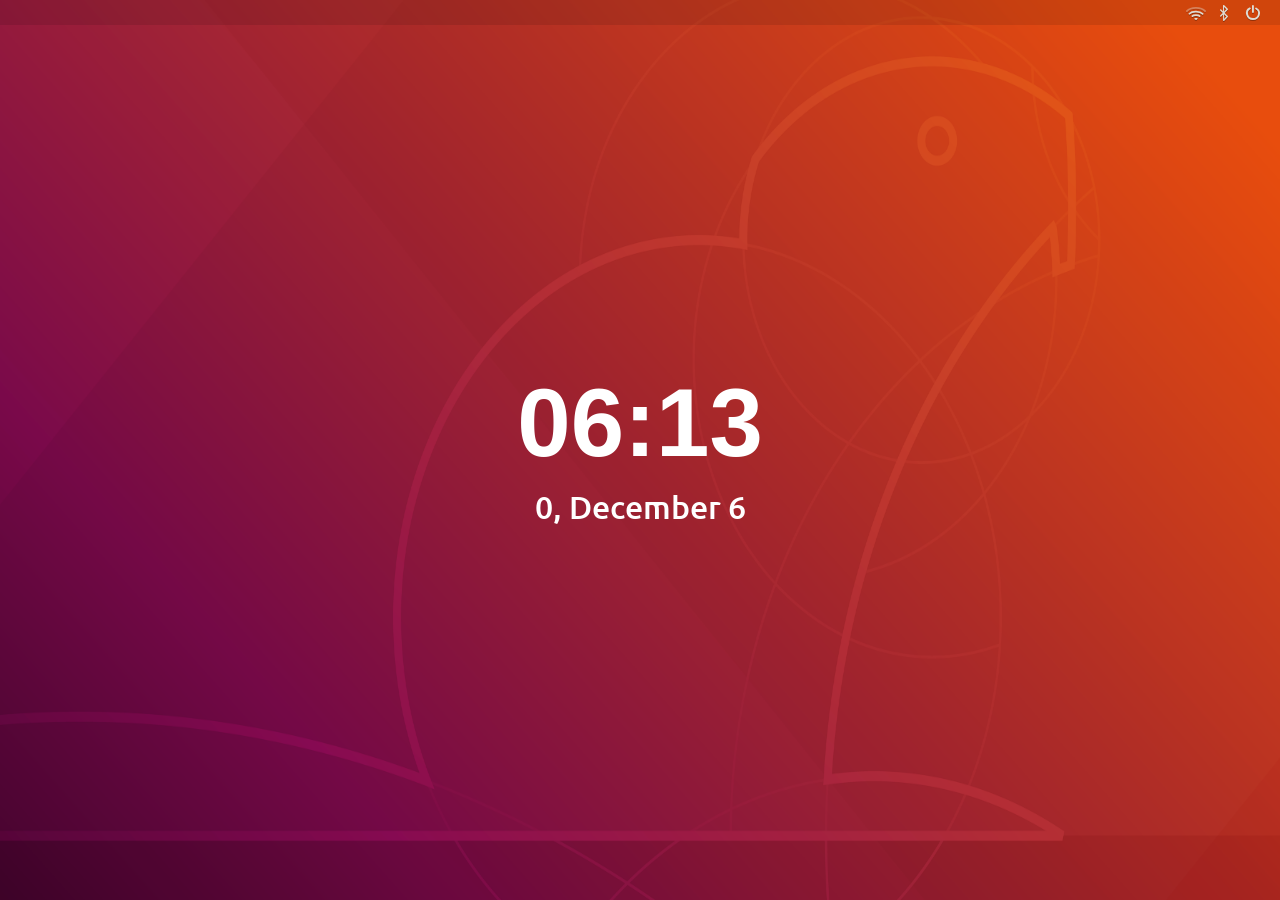
==== ubuntuLoginPage.html @ d14ecb32 "first commit" ====
<!DOCTYPE html>
<html>
    <head>
        <!--bootstrap essentials-->
        <script src="https://code.jquery.com/jquery-3.3.1.slim.min.js" integrity="sha384-q8i/X+965DzO0rT7abK41JStQIAqVgRVzpbzo5smXKp4YfRvH+8abtTE1Pi6jizo" crossorigin="anonymous"></script>
        <script src="https://cdnjs.cloudflare.com/ajax/libs/popper.js/1.14.7/umd/popper.min.js" integrity="sha384-UO2eT0CpHqdSJQ6hJty5KVphtPhzWj9WO1clHTMGa3JDZwrnQq4sF86dIHNDz0W1" crossorigin="anonymous"></script>
        <script src="https://stackpath.bootstrapcdn.com/bootstrap/4.3.1/js/bootstrap.min.js" integrity="sha384-JjSmVgyd0p3pXB1rRibZUAYoIIy6OrQ6VrjIEaFf/nJGzIxFDsf4x0xIM+B07jRM" crossorigin="anonymous"></script>

        <!--velocity-->
        <!-- <script src="//cdn.jsdelivr.net/npm/velocity-animate@2.0/velocity.min.js"></script>
        <script src="//cdn.jsdelivr.net/npm/velocity-animate@2.0/velocity.ui.min.js"></script>
        <script src="/velocity-master/velocity.js"></script> -->


        <!--CSS style sheets-->
        <link rel="stylesheet" href="css/UbuntuLoginPage.css">
        <link rel="stylesheet" href="css/animate.css">
        <link rel="stylesheet" href="https://stackpath.bootstrapcdn.com/bootstrap/4.3.1/css/bootstrap.min.css" integrity="sha384-ggOyR0iXCbMQv3Xipma34MD+dH/1fQ784/j6cY/iJTQUOhcWr7x9JvoRxT2MZw1T" crossorigin="anonymous">
        
        <!--javascript scripts-->
        <script src="js/UbuntuLoginPage.js"></script>

        <!--jquery script-->
        <script src="https://code.jquery.com/jquery-3.4.1.js"></script>

        <!-- fonts -->
        <link href="https://fonts.googleapis.com/css?family=Ubuntu&display=swap" rel="stylesheet"> 

    </head>
    <body >
        <div id="coversheet">
            <div class="container-fluid" id="TopStatus">
                <div class="row">
                    <div class="col-lg-12" >
                        <img src="css/icons/nm-signal-75.svg">
                        <img src="css/icons/bluetooth-active.svg">
                        <img src="css/icons/system-shutdown-panel.svg">
                    </div>
                </div>
            </div>
            <div class="container" id="InfoCenter">
                <div class="row">
                    <div class="col-lg-12">
                        <h1 id="TimeCenter"> Time </h1>
                        <h2 id="CalenderCenter">Calender</h2>
                    </div>
                </div>
            </div>
        </div>
    </body>
</html>
---- css/UbuntuLoginPage.css ----
@charset "UTF-8";

#coversheet{
    position: fixed;
    width: 100%;
    height: 100%;
    background-image: url("warty-final-ubuntu.png");
    background-position: center;
    background-repeat: no-repeat;
    background-size: 100% 100%;
}

#TopStatus{
    text-align: right;
    background: rgba(0, 0, 0, .1);
} 


#TimeCenter{
    font-size: 6em;
    font-weight: bold;
}

#CalenderCenter{
    font-family: 'Ubuntu', sans-serif;
}

#InfoCenter{
    position: absolute; 
    top:50%; 
    left: 50%; 
    -moz-transform: translateX(-50%) translateY(-50%);
    -webkit-transform: translateX(-50%) translateY(-50%);
    transform: translateX(-50%) translateY(-50%);
    text-align: center;
    color: White;
}
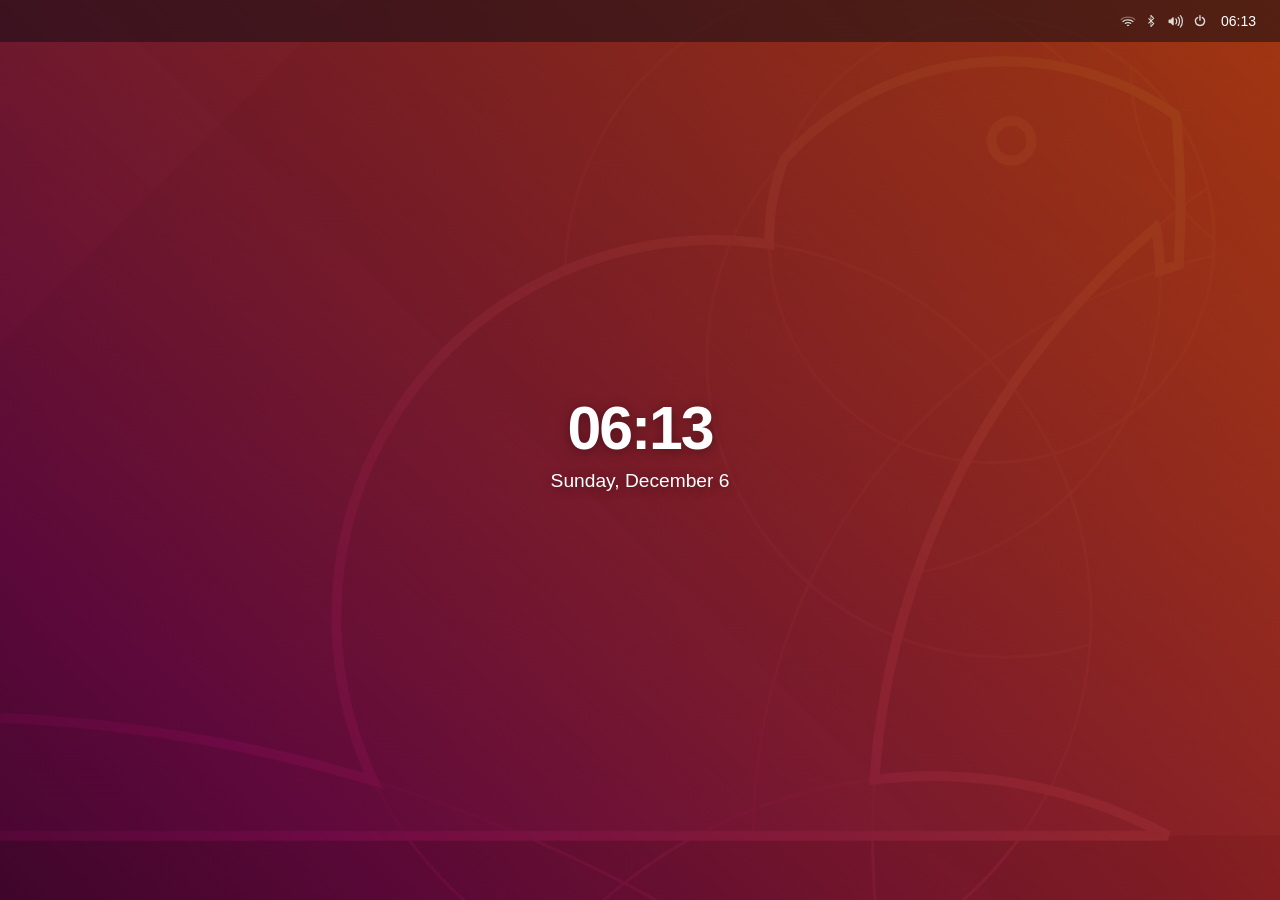
==== commit 495b7c82: "changed some things" ====
--- a/ubuntuLoginPage.html
+++ b/ubuntuLoginPage.html
@@ -1,51 +1,42 @@
 <!DOCTYPE html>
-<html>
-    <head>
-        <!--bootstrap essentials-->
-        <script src="https://code.jquery.com/jquery-3.3.1.slim.min.js" integrity="sha384-q8i/X+965DzO0rT7abK41JStQIAqVgRVzpbzo5smXKp4YfRvH+8abtTE1Pi6jizo" crossorigin="anonymous"></script>
-        <script src="https://cdnjs.cloudflare.com/ajax/libs/popper.js/1.14.7/umd/popper.min.js" integrity="sha384-UO2eT0CpHqdSJQ6hJty5KVphtPhzWj9WO1clHTMGa3JDZwrnQq4sF86dIHNDz0W1" crossorigin="anonymous"></script>
-        <script src="https://stackpath.bootstrapcdn.com/bootstrap/4.3.1/js/bootstrap.min.js" integrity="sha384-JjSmVgyd0p3pXB1rRibZUAYoIIy6OrQ6VrjIEaFf/nJGzIxFDsf4x0xIM+B07jRM" crossorigin="anonymous"></script>
+<html lang="en">
+  <head>
+    <meta charset="utf-8" />
+    <meta name="viewport" content="width=device-width, initial-scale=1" />
+    <meta
+      name="description"
+      content="A clearly labeled, Ubuntu-inspired sign-in screen demo."
+    />
+    <title>Ubuntu-inspired sign-in demo</title>
+    <link rel="stylesheet" href="css/UbuntuLoginPage.css" />
+    <script src="js/UbuntuLoginPage.js" defer></script>
+  </head>
+  <body class="lock-screen">
+    <main class="screen">
+      <header class="top-bar">
+        <span class="demo-label"></span>
+        <div class="status-area">
+          <div class="status-icons" role="group" aria-label="Demo system status">
+            <img src="css/icons/nm-signal-75.svg" alt="Network" />
+            <img src="css/icons/bluetooth-active.svg" alt="Bluetooth" />
+            <img src="css/icons/audio-volume-high-panel.svg" alt="Sound" />
+            <img src="css/icons/system-shutdown-panel.svg" alt="Power" />
+          </div>
+          <time id="top-time" aria-label="Current time"></time>
+        </div>
+      </header>
 
-        <!--velocity-->
-        <!-- <script src="//cdn.jsdelivr.net/npm/velocity-animate@2.0/velocity.min.js"></script>
-        <script src="//cdn.jsdelivr.net/npm/velocity-animate@2.0/velocity.ui.min.js"></script>
-        <script src="/velocity-master/velocity.js"></script> -->
-
-
-        <!--CSS style sheets-->
-        <link rel="stylesheet" href="css/UbuntuLoginPage.css">
-        <link rel="stylesheet" href="css/animate.css">
-        <link rel="stylesheet" href="https://stackpath.bootstrapcdn.com/bootstrap/4.3.1/css/bootstrap.min.css" integrity="sha384-ggOyR0iXCbMQv3Xipma34MD+dH/1fQ784/j6cY/iJTQUOhcWr7x9JvoRxT2MZw1T" crossorigin="anonymous">
-        
-        <!--javascript scripts-->
-        <script src="js/UbuntuLoginPage.js"></script>
-
-        <!--jquery script-->
-        <script src="https://code.jquery.com/jquery-3.4.1.js"></script>
-
-        <!-- fonts -->
-        <link href="https://fonts.googleapis.com/css?family=Ubuntu&display=swap" rel="stylesheet"> 
-
-    </head>
-    <body >
-        <div id="coversheet">
-            <div class="container-fluid" id="TopStatus">
-                <div class="row">
-                    <div class="col-lg-12" >
-                        <img src="css/icons/nm-signal-75.svg">
-                        <img src="css/icons/bluetooth-active.svg">
-                        <img src="css/icons/system-shutdown-panel.svg">
-                    </div>
-                </div>
-            </div>
-            <div class="container" id="InfoCenter">
-                <div class="row">
-                    <div class="col-lg-12">
-                        <h1 id="TimeCenter"> Time </h1>
-                        <h2 id="CalenderCenter">Calender</h2>
-                    </div>
-                </div>
-            </div>
+      <section class="lock-content" aria-label="Lock screen clock">
+        <div>
+          <h1 class="clock" id="clock" aria-label="Current time"></h1>
+          <p class="date" id="date"></p>
         </div>
-    </body>
-</html>+      </section>
+      <a
+        class="screen-continue"
+        href="UbuntuLoginCredentials.html"
+        aria-label="Continue to the Ubuntu-inspired demo sign-in screen"
+      ></a>
+    </main>
+  </body>
+</html>
--- a/css/UbuntuLoginPage.css
+++ b/css/UbuntuLoginPage.css
@@ -1,40 +1,246 @@
 @charset "UTF-8";
 
-#coversheet{
-    position: fixed;
-    width: 100%;
-    height: 100%;
-    background-image: url("warty-final-ubuntu.png");
-    background-position: center;
-    background-repeat: no-repeat;
-    background-size: 100% 100%;
-}
-
-#TopStatus{
-    text-align: right;
-    background: rgba(0, 0, 0, .1);
-} 
-
-
-#TimeCenter{
-    font-size: 6em;
-    font-weight: bold;
-}
-
-#CalenderCenter{
-    font-family: 'Ubuntu', sans-serif;
-}
-
-#InfoCenter{
-    position: absolute; 
-    top:50%; 
-    left: 50%; 
-    -moz-transform: translateX(-50%) translateY(-50%);
-    -webkit-transform: translateX(-50%) translateY(-50%);
-    transform: translateX(-50%) translateY(-50%);
-    text-align: center;
-    color: White;
-}
-
-
-
+:root {
+  color-scheme: dark;
+  font-family: Ubuntu, "Segoe UI", sans-serif;
+  font-synthesis: none;
+  text-rendering: optimizeLegibility;
+  color: #fff;
+  background: #351b34;
+}
+
+* {
+  box-sizing: border-box;
+}
+
+body {
+  min-width: 320px;
+  min-height: 100vh;
+  margin: 0;
+  background: #351b34 url("warty-final-ubuntu.png") center / cover fixed;
+}
+
+button,
+a {
+  font: inherit;
+}
+
+.screen {
+  position: relative;
+  display: flex;
+  min-height: 100vh;
+  flex-direction: column;
+  background: linear-gradient(180deg, rgb(20 9 23 / 34%), rgb(20 9 23 / 20%));
+}
+
+.top-bar,
+.bottom-bar {
+  display: flex;
+  min-height: 52px;
+  align-items: center;
+  justify-content: space-between;
+  padding: 0 24px;
+  background: rgb(20 14 22 / 54%);
+  font-size: 0.875rem;
+}
+
+.top-bar {
+  min-height: 42px;
+  gap: 16px;
+}
+
+.demo-label {
+  color: #ffd889;
+  font-size: 0.6875rem;
+  font-weight: 700;
+  letter-spacing: 0.08em;
+}
+
+.status-area,
+.status-icons {
+  display: flex;
+  align-items: center;
+}
+
+.status-area {
+  gap: 12px;
+}
+
+.status-icons {
+  gap: 6px;
+}
+
+.status-icons img {
+  display: block;
+  width: 18px;
+  height: 18px;
+}
+
+.top-bar time {
+  font-variant-numeric: tabular-nums;
+}
+
+.lock-content,
+.profile-content {
+  display: flex;
+  flex: 1;
+  flex-direction: column;
+  align-items: center;
+  justify-content: center;
+  padding: 48px 24px;
+  text-align: center;
+  text-shadow: 0 2px 12px rgb(0 0 0 / 35%);
+}
+
+.lock-content {
+  position: relative;
+  z-index: 1;
+  pointer-events: none;
+}
+
+.continue-prompt {
+  margin: 30px 0 0;
+  color: rgb(255 255 255 / 84%);
+  font-size: 0.875rem;
+  text-shadow: 0 1px 5px rgb(0 0 0 / 45%);
+}
+
+.screen-continue {
+  position: absolute;
+  z-index: 2;
+  inset: 0;
+  border-radius: 2px;
+}
+
+.screen-continue:focus-visible {
+  outline: 3px solid #ffd889;
+  outline-offset: -6px;
+}
+
+.lock-screen.is-leaving .screen {
+  animation: slide-out-up 360ms ease-in forwards;
+}
+
+@keyframes slide-out-up {
+  to {
+    transform: translateY(-100%);
+  }
+}
+
+@keyframes slide-in-up {
+  from {
+    transform: translateY(100%);
+  }
+
+  to {
+    transform: translateY(0);
+  }
+}
+
+.clock {
+  font-size: clamp(2.8rem, 5.5vw, 3.8rem);
+  font-weight: 700;
+  letter-spacing: -0.035em;
+  line-height: 1;
+  font-variant-numeric: tabular-nums;
+}
+
+.date {
+  margin: 12px 0 52px;
+  font-size: 1.2rem;
+}
+
+h1 {
+  margin: 0;
+  font-size: clamp(1.7rem, 5vw, 2.5rem);
+  font-weight: 400;
+}
+
+.intro {
+  margin: 12px 0 28px;
+  color: rgb(255 255 255 / 84%);
+}
+
+.primary-button,
+.secondary-button {
+  display: inline-flex;
+  min-height: 48px;
+  align-items: center;
+  justify-content: center;
+  border: 0;
+  border-radius: 6px;
+  padding: 0 24px;
+  background: #e95420;
+  color: white;
+  cursor: pointer;
+  text-decoration: none;
+  text-shadow: none;
+  transition: background-color 140ms ease, transform 140ms ease;
+}
+
+.primary-button:hover,
+.primary-button:focus-visible {
+  background: #f46736;
+  transform: translateY(-1px);
+}
+
+.primary-button:focus-visible,
+.secondary-button:focus-visible,
+.back-link:focus-visible {
+  outline: 3px solid #ffd889;
+  outline-offset: 3px;
+}
+
+.privacy-note {
+  margin: 18px 0 0;
+  color: rgb(255 255 255 / 82%);
+  font-size: 0.875rem;
+}
+
+.bottom-bar {
+  color: rgb(255 255 255 / 78%);
+  font-size: 0.8125rem;
+}
+
+[hidden] {
+  display: none !important;
+}
+
+@media (max-width: 520px) {
+  .top-bar,
+  .bottom-bar {
+    padding-right: 14px;
+    padding-left: 14px;
+  }
+
+  .top-bar {
+    font-size: 0.75rem;
+  }
+
+  .demo-label {
+    font-size: 0.5625rem;
+  }
+
+  .status-area {
+    gap: 8px;
+  }
+
+  .status-icons {
+    gap: 3px;
+  }
+
+  .status-icons img {
+    width: 16px;
+    height: 16px;
+  }
+}
+
+@media (prefers-reduced-motion: reduce) {
+  *,
+  *::before,
+  *::after {
+    scroll-behavior: auto !important;
+    transition-duration: 0.01ms !important;
+    animation-duration: 0.01ms !important;
+  }
+}
